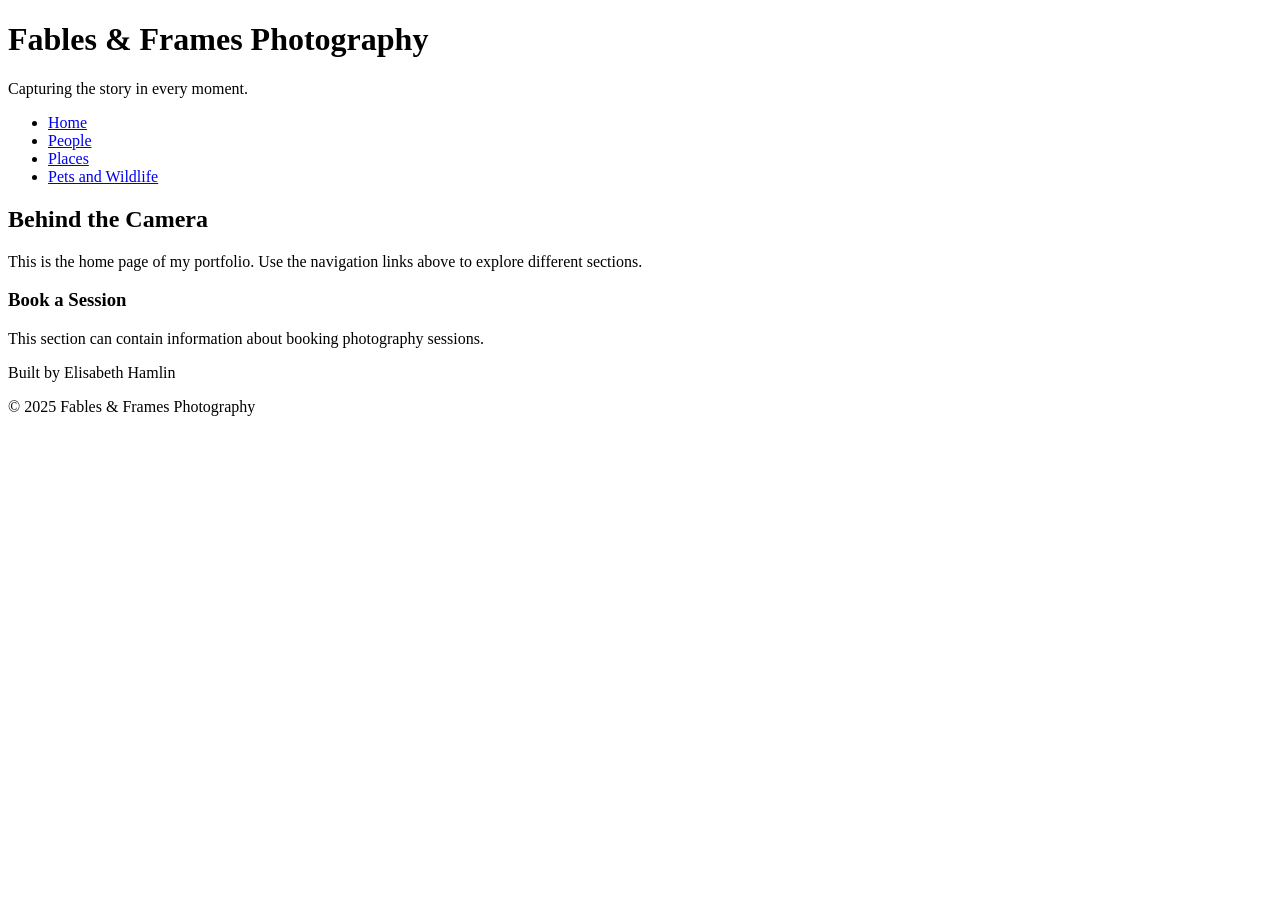
==== index.html @ 805f5c2f "Initial framework Html basics. All content necessary for the code-along." ====
<!DOCTYPE html>
<html lang="en">
<head>
    <meta charset="UTF-8">
    <meta name="viewport" content="width=device-width, initial-scale=1.0">
    <title>Fables & Frames Photography</title>
</head>
<body>

    <header>
        <h1>Fables & Frames Photography</h1>
        <p>Capturing the story in every moment.</p>
    </header>

    <nav>
        <ul>
            <li><a href="index.html">Home</a></li>
            <li><a href="people.html">People</a></li>
            <li><a href="places.html">Places</a></li>
            <li><a href="pets.html">Pets and Wildlife</a></li>
        </ul>
    </nav>
    
    <main>
        <h2>Behind the Camera  </h2>
        <p>This is the home page of my portfolio. Use the navigation links above to explore different sections.</p>
    </main>
    
    <aside>
        <h3>Book a Session</h3>
        <p>This section can contain information about booking photography sessions.</p>
    </aside>    
    
    <footer>
        <p>Built by Elisabeth Hamlin</p>    
        <p>&copy; 2025 Fables & Frames Photography</p>
    </footer>   
</body>
</html>
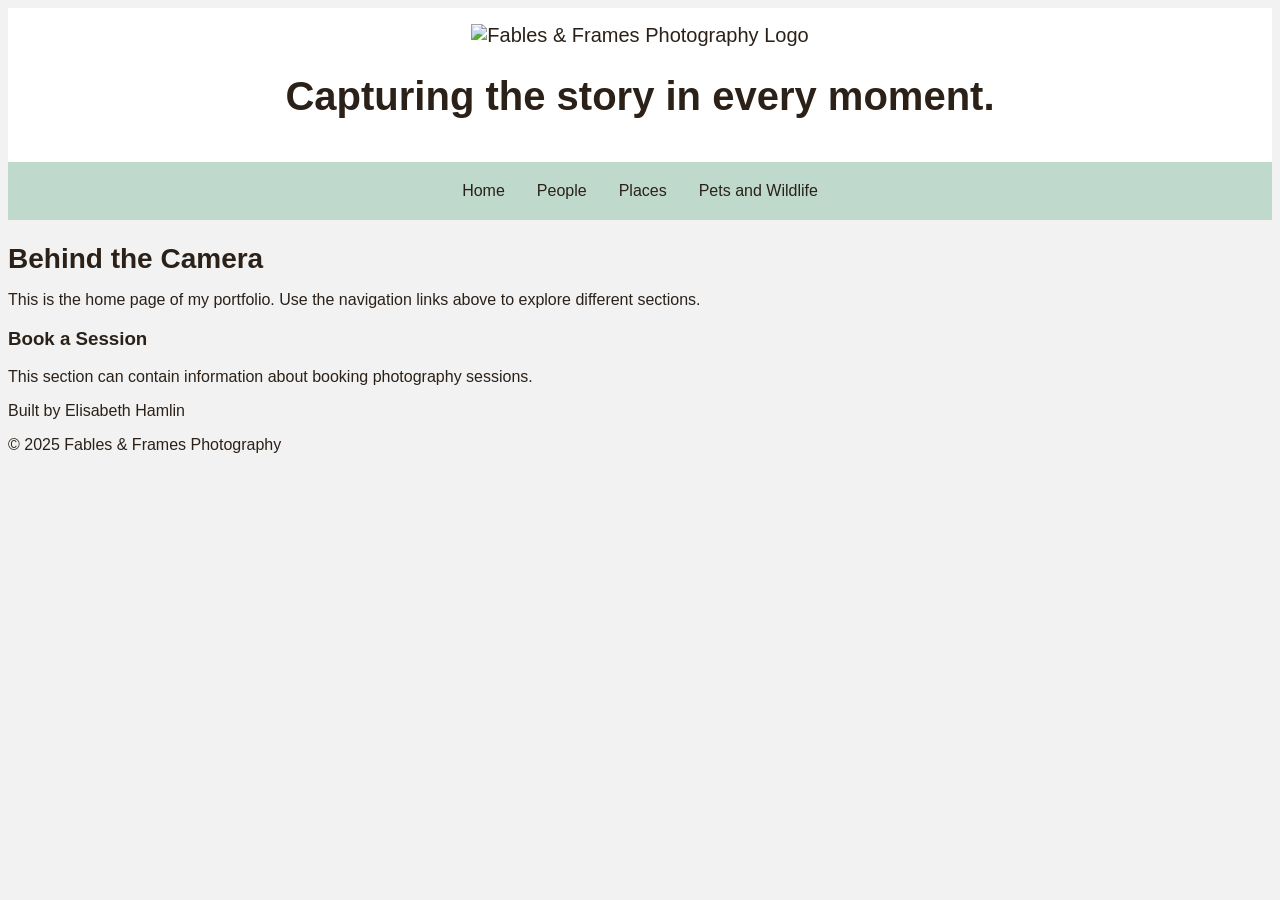
==== commit f6c05778: "first iteration" ====
--- a/index.html
+++ b/index.html
@@ -3,13 +3,15 @@
 <head>
     <meta charset="UTF-8">
     <meta name="viewport" content="width=device-width, initial-scale=1.0">
+    <link rel="stylesheet" href="styles.css">
+    <link rel="stylesheet" href="https://use.typekit.net/tjo3ote.css">
     <title>Fables & Frames Photography</title>
 </head>
 <body>
 
     <header>
-        <h1>Fables & Frames Photography</h1>
-        <p>Capturing the story in every moment.</p>
+        <img src="images/logo.jpeg" alt="Fables & Frames Photography Logo" class="logo">
+        <h1>Capturing the story in every moment.</h1>
     </header>
 
     <nav>
--- a/styles.css
+++ b/styles.css
@@ -0,0 +1,104 @@
+/* CSS by Elisabeth Hamlin */
+
+/* Color Palette
+Spanish Moss= #84BFA4
+Sea Mist= #BFD9CD
+Marsh Grass= #BFA36F
+Sea Salt= #F2F2F2
+Oyster Shell= #EADCC1
+Pluff Mud= #2B2118
+*/
+
+/* GLOBAL (base) MOBILE FIRST */
+body {
+    background-color: #F2F2F2; /* Sea Salt */
+    color: #2B2118; /* Pluff Mud */
+    font-family: 'Arial', sans-serif;  
+}
+    
+/* HEADER */
+
+.logo {
+    width:300px;
+    max-width: 100%;
+    margin: auto;
+}
+
+header {
+    background-color: #FFFFFF; 
+    padding: 1rem;
+    text-align: center;
+    font-family: "filmotype-lacrosse", sans-serif;
+    font-style:normal;
+    font-size: 1.25rem;
+}
+
+/* NAVIGATION */
+
+nav {
+    background-color: #BFD9CD; /* Sea Mist */
+    padding: 0.5rem;
+}
+
+nav ul {
+    list-style: none;
+    flex-direction: column;
+    display: flex;
+    justify-content: flex-start;
+    margin: 0;
+    padding: 0;
+}
+
+nav a {
+    display: block;
+    padding: 0.75rem 1rem;
+    color: #2B2118; /* Pluff Mud */
+    text-decoration: none;
+    border-radius: 4px;
+}
+
+nav a:hover {
+    background-color: #84BFA4; /* Spanish Moss */
+}
+
+
+main h2 {
+    font-size: 1.75rem;
+    margin-bottom: 0.5rem;
+    color: #2B2118; /* Pluff Mud */  
+}
+
+#places ul, #people ul, #pets ul {
+    list-style: none;
+    margin: 0 0 1.5rem;
+    padding: 0;
+    display: flex;
+    flex-direction: column;
+    justify-content: flex-start;
+    gap: 0.5rem;
+}
+
+#places section, #people section, #pets section {
+    background-color: #EADCC1; /* Oyster Shell */
+    padding: 1.5rem;
+    border-radius: 8px;
+}
+
+/* MEDIA QUERIES (desktop) */
+@media (min-width: 680px) {
+    #places ul, #people ul, #pets ul {
+        gap: 1rem;
+        display: flex;
+        flex-direction: row;
+        justify-content: space-between;
+    }
+
+    nav ul {
+    list-style: none;
+    flex-direction: row;
+    display: flex;
+    justify-content: center;
+    margin: 0;
+    padding: 0;
+}
+}
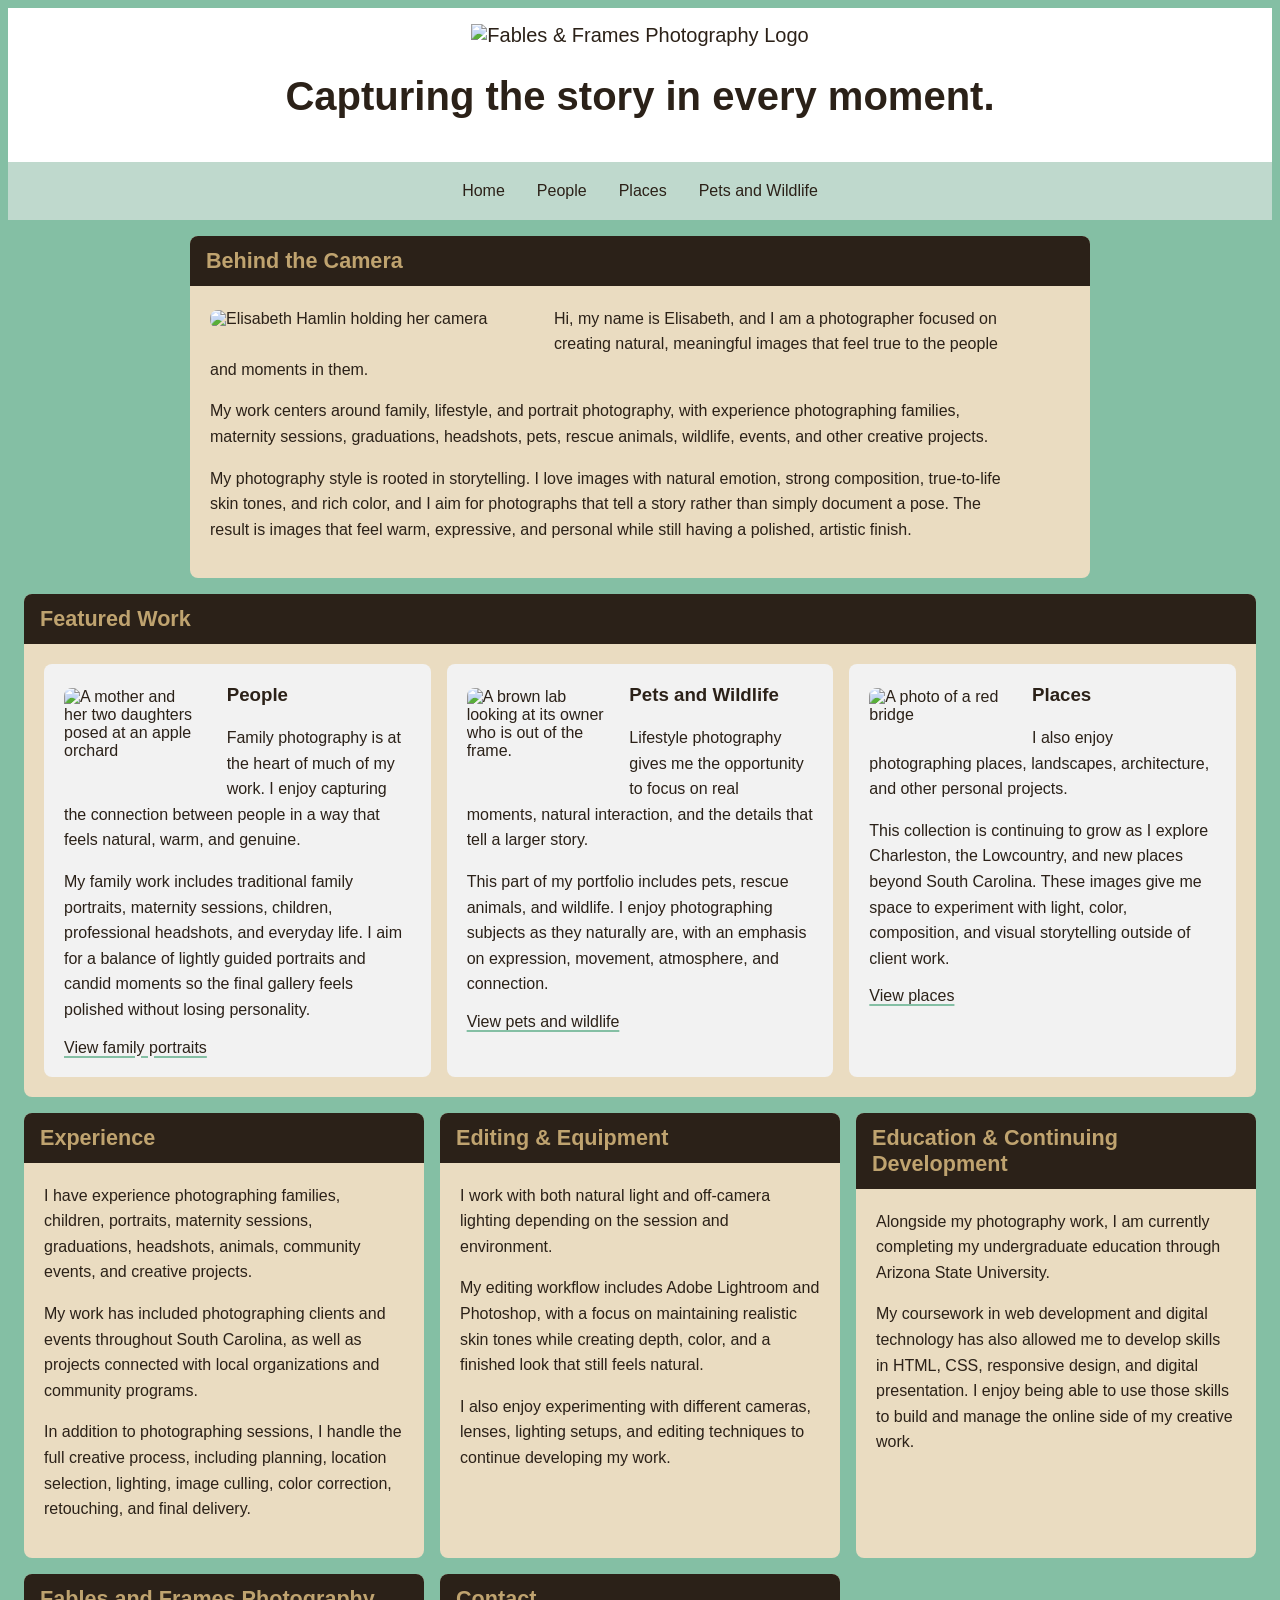
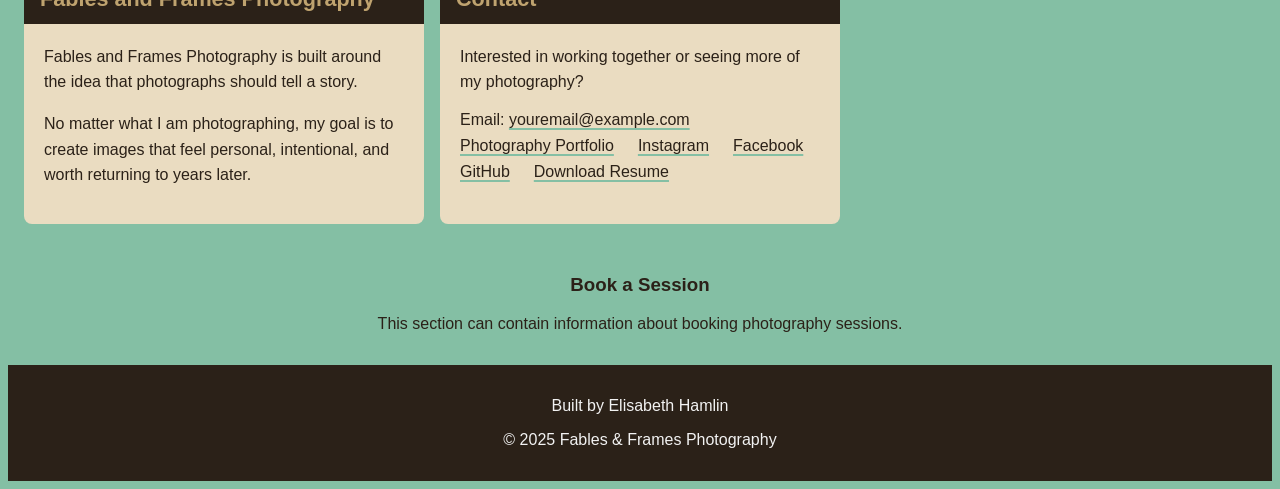
==== commit c9245453: "updated content and photos" ====
--- a/index.html
+++ b/index.html
@@ -23,10 +23,99 @@
         </ul>
     </nav>
     
-    <main>
-        <h2>Behind the Camera  </h2>
-        <p>This is the home page of my portfolio. Use the navigation links above to explore different sections.</p>
-    </main>
+    <main class="card-grid">
+
+    <section id="about" class="card card-wide">
+        <h2>Behind the Camera</h2>
+        <div class="card-body">
+            <img src="images/elisabeth.jpg" alt="Elisabeth Hamlin holding her camera" class="wrap-photo">
+            <p>Hi, my name is Elisabeth, and I am a photographer focused on creating natural, meaningful images that feel true to the people and moments in them.</p>
+<p>My work centers around family, lifestyle, and portrait photography, with experience photographing families, maternity sessions, graduations, headshots, pets, rescue animals, wildlife, events, and other creative projects.</p>
+<p>My photography style is rooted in storytelling. I love images with natural emotion, strong composition, true-to-life skin tones, and rich color, and I aim for photographs that tell a story rather than simply document a pose. The result is images that feel warm, expressive, and personal while still having a polished, artistic finish.</p>
+        </div>
+    </section>
+
+    <section id="featured" class="card card-wide">
+        <h2>Featured Work</h2>
+        <div class="card-body">
+            <div class="featured-grid">
+                <article>
+                    <img src="images/family4.jpg" alt="A mother and her two daughters posed at an apple orchard" class="wrap-photo">
+                    <h3>People</h3>
+                    <p>Family photography is at the heart of much of my work. I enjoy capturing the connection between people in a way that feels natural, warm, and genuine.</p>
+                    <p>My family work includes traditional family portraits, maternity sessions, children, professional headshots, and everyday life. I aim for a balance of lightly guided portraits and candid moments so the final gallery feels polished without losing personality.</p>
+                    <a href="people.html#family">View family portraits</a>
+                </article>
+                <article>
+                    <img src="images/pets3.jpg" alt="A brown lab looking at its owner who is out of the frame." class="wrap-photo">
+                    <h3>Pets and Wildlife</h3>
+                    <p>Lifestyle photography gives me the opportunity to focus on real moments, natural interaction, and the details that tell a larger story.</p>
+                    <p>This part of my portfolio includes pets, rescue animals, and wildlife. I enjoy photographing subjects as they naturally are, with an emphasis on expression, movement, atmosphere, and connection.</p>
+                    <a href="pets.html">View pets and wildlife</a>
+                </article>
+        
+                <article>
+                    <img src="images/place7.jpg" alt="A photo of a red bridge" class="wrap-photo">
+                    <h3>Places</h3>
+                    <p>I also enjoy photographing places, landscapes, architecture, and other personal projects.</p>
+                    <p>This collection is continuing to grow as I explore Charleston, the Lowcountry, and new places beyond South Carolina. These images give me space to experiment with light, color, composition, and visual storytelling outside of client work.</p>
+                    <a href="places.html">View places</a>
+                </article>
+            </div>
+        </div>
+    </section>
+
+    <section id="experience" class="card">
+        <h2>Experience</h2>
+        <div class="card-body">
+            <p>I have experience photographing families, children, portraits, maternity sessions, graduations, headshots, animals, community events, and creative projects.</p>
+            <p>My work has included photographing clients and events throughout South Carolina, as well as projects connected with local organizations and community programs.</p>
+            <p>In addition to photographing sessions, I handle the full creative process, including planning, location selection, lighting, image culling, color correction, retouching, and final delivery.</p>
+        </div>
+    </section>
+
+    <section id="equipment" class="card">
+        <h2>Editing &amp; Equipment</h2>
+        <div class="card-body">
+            <p>I work with both natural light and off-camera lighting depending on the session and environment.</p>
+            <p>My editing workflow includes Adobe Lightroom and Photoshop, with a focus on maintaining realistic skin tones while creating depth, color, and a finished look that still feels natural.</p>
+            <p>I also enjoy experimenting with different cameras, lenses, lighting setups, and editing techniques to continue developing my work.</p>
+        </div>
+    </section>
+
+    <section id="education" class="card">
+        <h2>Education &amp; Continuing Development</h2>
+        <div class="card-body">
+            <p>Alongside my photography work, I am currently completing my undergraduate education through Arizona State University.</p>
+            <p>My coursework in web development and digital technology has also allowed me to develop skills in HTML, CSS, responsive design, and digital presentation. I enjoy being able to use those skills to build and manage the online side of my creative work.</p>
+        </div>
+    </section>
+
+    <section id="brand" class="card">
+        <h2>Fables and Frames Photography</h2>
+        <div class="card-body">
+            <p>Fables and Frames Photography is built around the idea that photographs should tell a story.</p>
+            <p>No matter what I am photographing, my goal is to create images that feel personal, intentional, and worth returning to years later.</p>
+        </div>
+    </section>
+
+    <section id="contact" class="card">
+        <h2>Contact</h2>
+        <div class="card-body">
+            <p>Interested in working together or seeing more of my photography?</p>
+            <!-- Replace each "#" and placeholder with your real info -->
+            <ul class="contact-list">
+                <li>Email: <a href="mailto:youremail@example.com">youremail@example.com</a></li>
+                <li><a href="#">Photography Portfolio</a></li>
+                <li><a href="#">Instagram</a></li>
+                <li><a href="#">Facebook</a></li>
+                <li><a href="#">GitHub</a></li>
+                <li><a href="#">Download Resume</a></li>
+            </ul>
+        </div>
+    </section>
+
+</main>
     
     <aside>
         <h3>Book a Session</h3>
--- a/styles.css
+++ b/styles.css
@@ -11,7 +11,7 @@
 
 /* GLOBAL (base) MOBILE FIRST */
 body {
-    background-color: #F2F2F2; /* Sea Salt */
+    background-color: #84BFA4; /* Spanish Moss */
     color: #2B2118; /* Pluff Mud */
     font-family: 'Arial', sans-serif;  
 }
@@ -61,44 +61,257 @@
     background-color: #84BFA4; /* Spanish Moss */
 }
 
+/* MAIN CONTENT */
 
 main h2 {
     font-size: 1.75rem;
     margin-bottom: 0.5rem;
-    color: #2B2118; /* Pluff Mud */  
-}
-
+    padding: 0.75rem 1rem;
+    display:block;
+    justify-content: flex-start;
+    color: #BFA36F; /* Marsh Grass */ 
+    background-color: #2B2118; /* Pluff Mud */ 
+}
+   
 #places ul, #people ul, #pets ul {
     list-style: none;
     margin: 0 0 1.5rem;
-    padding: 0;
-    display: flex;
+    display: block;
+    padding: 0.75rem 1rem;
     flex-direction: column;
     justify-content: flex-start;
     gap: 0.5rem;
+    background-color: #BFD9CD; /* Sea Mist */
+    color: #2B2118; /* Pluff Mud */
+}
+
+#places ul a:hover, #people ul a:hover, #pets ul a:hover {
+    background-color: #84BFA4; /* Spanish Moss */
 }
 
 #places section, #people section, #pets section {
     background-color: #EADCC1; /* Oyster Shell */
     padding: 1.5rem;
     border-radius: 8px;
+    text-align: center;
+}
+
+#places section p, #people section p, #pets section p {
+    line-height: 1.5;
+    max-width: 600px;
+    margin: 0 auto 1rem;
+    text-align: center;
+}
+
+.photo-grid {
+    display: grid;
+    grid-template-columns: repeat(2, 1fr);
+    gap: 0.75rem;
+}
+
+.photo-grid img {
+    width: 100%;
+    height: 100%;
+    object-fit: cover;
+}
+
+/* Photo with text wrap */
+.wrap-photo {
+    display: block;
+    width: 100%;
+    max-width: 320px;
+    height: auto;
+    margin: 0 auto 1rem;
+    border-radius: 8px;
+}
+
+/* card grid */
+
+.card-grid {
+    display: grid;
+    grid-template-columns: repeat(auto-fit, minmax(300px, 1fr));
+    gap: 1rem;
+    padding: 1rem;
+}
+
+.card {
+    background-color: #EADCC1; /* Oyster Shell */
+    border-radius: 8px;
+    overflow: hidden;
+    display: flex;
+    flex-direction: column;
+}
+
+.card-wide {
+    grid-column: 1 / -1;
+}
+#about {
+    width: 100%;
+    max-width: 900px;
+    justify-self: center;
+}
+
+.card h2 {
+    margin: 0;
+    font-size: 1.35rem;
+    justify-content: flex-start;
+    text-align: left;
+}
+
+.card-body {
+    padding: 1.25rem;
+    display: flow-root;
+}
+
+.card-body p {
+    line-height: 1.6;
+    max-width: 90ch;
+    margin-top: 0;
+}
+
+.card a {
+    color: #2B2118; /* Pluff Mud */
+    text-decoration-color: #84BFA4; /* Spanish Moss */
+    text-decoration-thickness: 2px;
+    text-underline-offset: 3px;
+}
+
+.card a:hover,
+.card a:focus-visible {
+    background-color: #BFD9CD; /* Sea Mist */
+}
+
+.featured-grid {
+    display: grid;
+    grid-template-columns: repeat(auto-fit, minmax(260px, 1fr));
+    gap: 1rem;
+}
+
+.featured-grid article {
+    background-color: #F2F2F2; /* Sea Salt */
+    padding: 1.25rem;
+    border-radius: 8px;
+}
+
+.featured-grid h3 {
+    margin-top: 0;
+}
+
+img {
+    max-width: 100%;
+    height: auto;
+}
+
+.featured-photo {
+    display: block;
+    width: auto;
+    max-width: 100%;
+    max-height: 80vh;
+    height:auto;
+    margin: 0 auto 1rem;
+    border-radius:8px;
+}
+
+.photo-grid {
+    display: grid;
+   column-count: 2;
+   column-gap: 0.75rem;
+}
+
+.photo-grid img {
+    width: 100%;
+    height:auto;
+    margin-bottom: 0.75rem;
+    border-radius: 4px;
+    break-inside: avoid;
+}
+
+.interest-list,
+.contact-list {
+    list-style: none;
+    margin: 0;
+    padding: 0;
+    display: flex;
+    flex-wrap: wrap;
+    gap: 0.5rem;
+}
+
+.interest-list li {
+    background-color: #BFD9CD; /* Sea Mist */
+    padding: 0.4rem 0.8rem;
+    border-radius: 999px;
+}
+
+.contact-list {
+    flex-direction: column;
+}
+
+/* Aside & Footer */
+aside, footer {
+    padding: 1rem;
+    text-align: center;
+}
+
+footer {
+    background-color: #2B2118;
+    color: #F2F2F2;
 }
 
 /* MEDIA QUERIES (desktop) */
 @media (min-width: 680px) {
+
+    main h2 {
+        font-size: 1.75rem;
+        margin-bottom: 0.5rem;
+        padding: 0.75rem 1rem;
+        display:flex;
+        justify-content: center;
+        color: #BFA36F; /* Marsh Grass */ 
+        background-color:#2B2118; /* Pluff Mud */ 
+    }
+
     #places ul, #people ul, #pets ul {
         gap: 1rem;
         display: flex;
         flex-direction: row;
-        justify-content: space-between;
+        justify-content: center;
+        text-align: center;
     }
 
     nav ul {
-    list-style: none;
-    flex-direction: row;
-    display: flex;
-    justify-content: center;
-    margin: 0;
-    padding: 0;
-}
+        list-style: none;
+        flex-direction: row;
+        display: flex;
+        justify-content: center;
+        margin: 0;
+        padding: 0;
+    }
+
+    .wrap-photo {
+        float: left;
+        width: 40%;
+        max-width: 320px;
+        margin: 0.25rem 1.5rem 1rem 0;
+    }
+
+    .featured-photo {
+        display: block;
+        width: auto;
+        max-width: 100%;
+        max-height: 60vh;
+        height:auto;
+        margin: 0 auto 1rem;
+        border-radius:8px;
+    }
+
+    .photo-grid {
+        column-count: 3;
+        max-width: 900px;
+        margin: 0 auto;
+    }
+
+    .contact-list {
+        flex-direction: row;
+        gap: 0.5rem 1.5rem;
+    }
 }
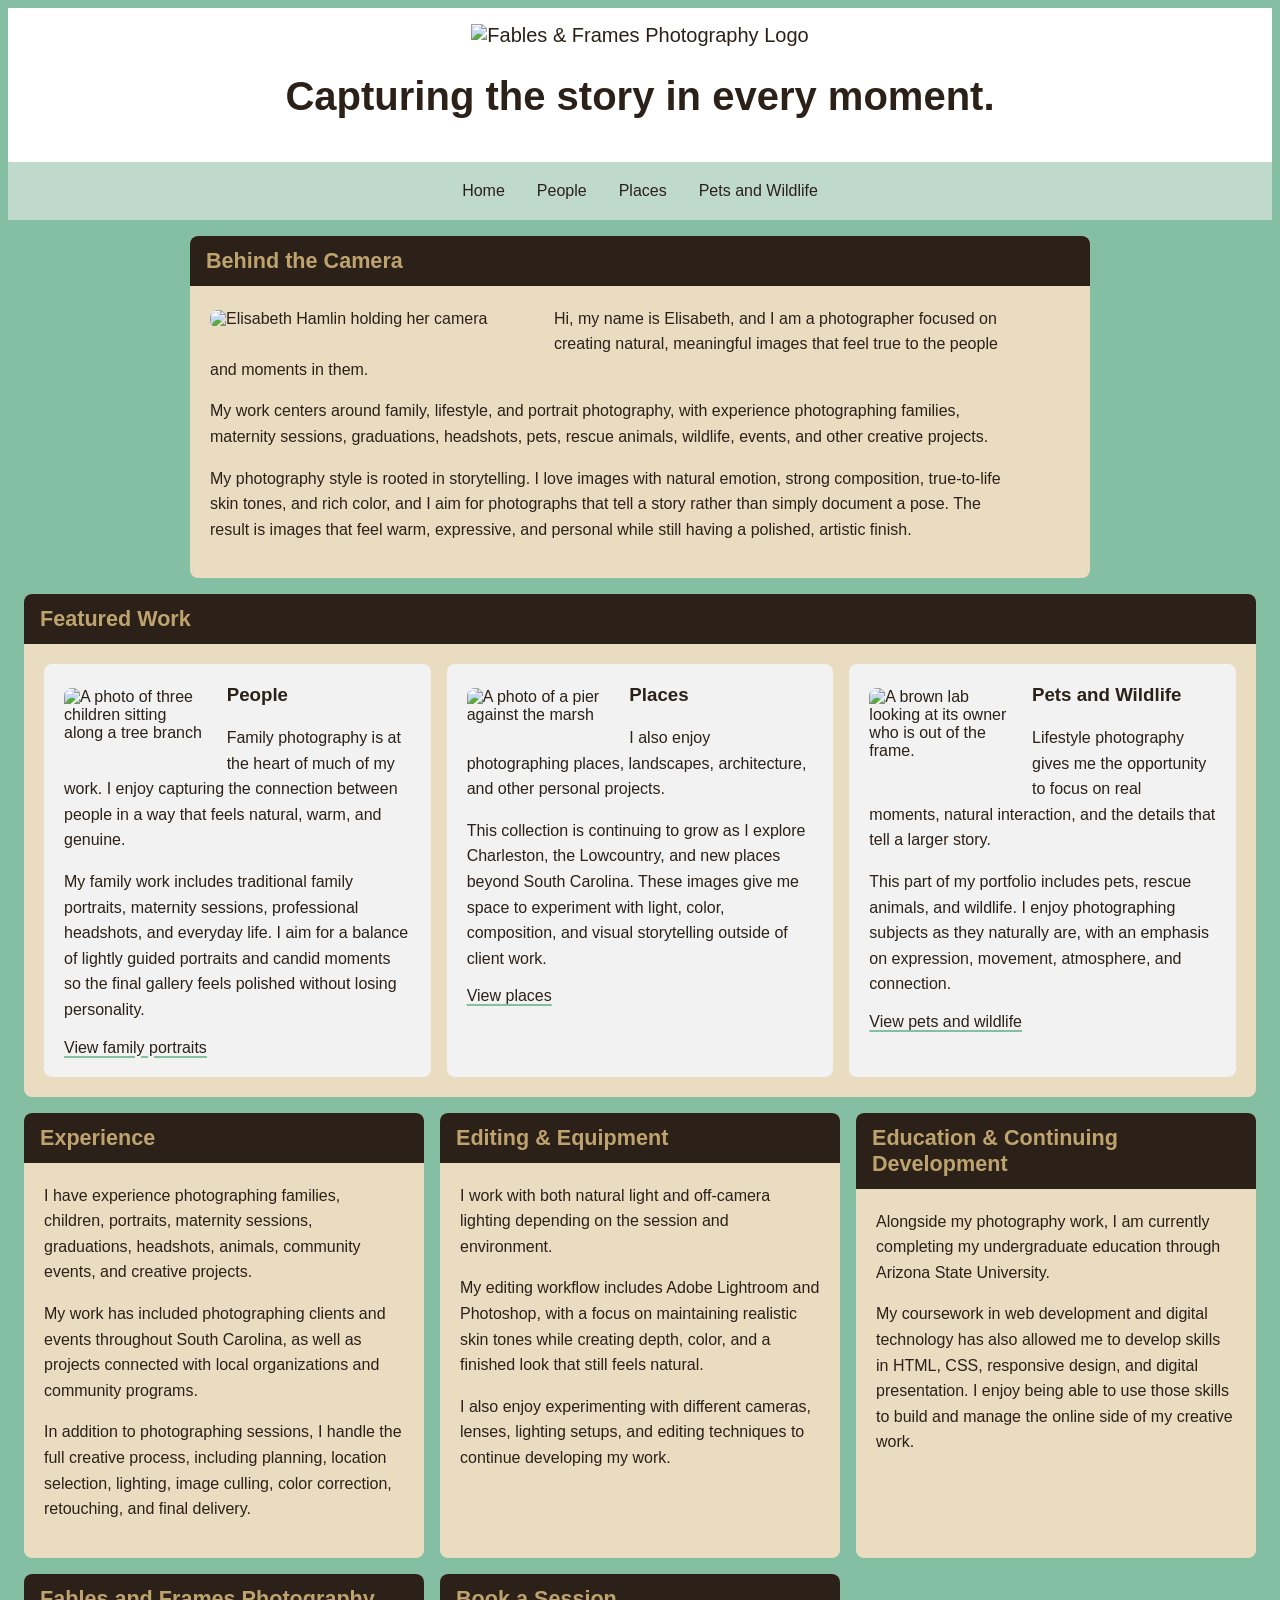
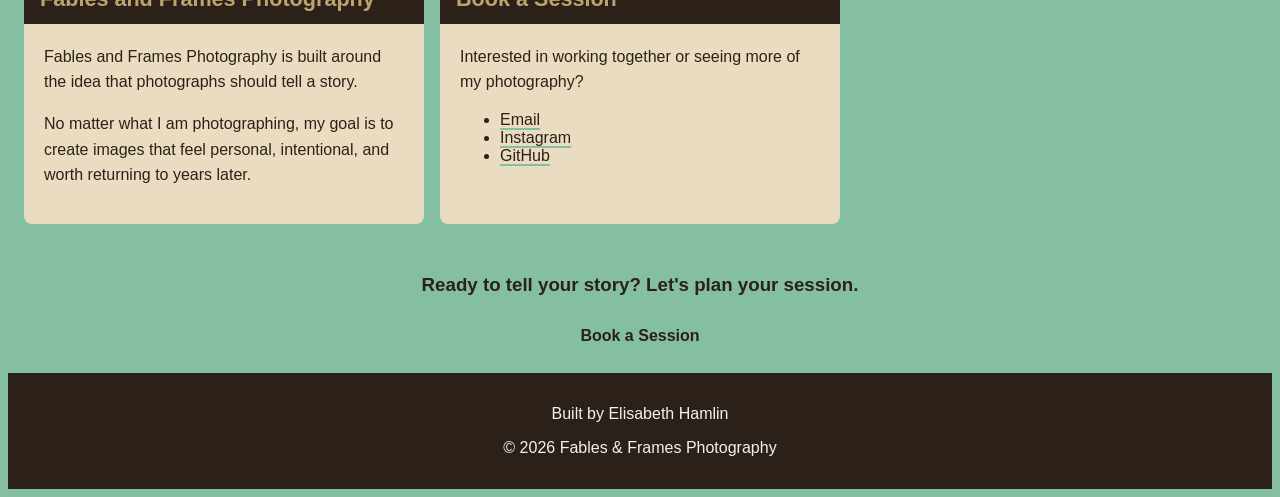
==== commit 38d98877: "second iteration added photos, fixed anchors, added alt text" ====
--- a/index.html
+++ b/index.html
@@ -40,11 +40,18 @@
         <div class="card-body">
             <div class="featured-grid">
                 <article>
-                    <img src="images/family4.jpg" alt="A mother and her two daughters posed at an apple orchard" class="wrap-photo">
+                    <img src="images/family1.jpg" alt="A photo of three children sitting along a tree branch" class="wrap-photo">
                     <h3>People</h3>
                     <p>Family photography is at the heart of much of my work. I enjoy capturing the connection between people in a way that feels natural, warm, and genuine.</p>
-                    <p>My family work includes traditional family portraits, maternity sessions, children, professional headshots, and everyday life. I aim for a balance of lightly guided portraits and candid moments so the final gallery feels polished without losing personality.</p>
+                    <p>My family work includes traditional family portraits, maternity sessions, professional headshots, and everyday life. I aim for a balance of lightly guided portraits and candid moments so the final gallery feels polished without losing personality.</p>
                     <a href="people.html#family">View family portraits</a>
+                </article> 
+                <article>
+                    <img src="images/charleston6.jpg" alt="A photo of a pier against the marsh" class="wrap-photo">
+                    <h3>Places</h3>
+                    <p>I also enjoy photographing places, landscapes, architecture, and other personal projects.</p>
+                    <p>This collection is continuing to grow as I explore Charleston, the Lowcountry, and new places beyond South Carolina. These images give me space to experiment with light, color, composition, and visual storytelling outside of client work.</p>
+                    <a href="places.html">View places</a>
                 </article>
                 <article>
                     <img src="images/pets3.jpg" alt="A brown lab looking at its owner who is out of the frame." class="wrap-photo">
@@ -52,14 +59,6 @@
                     <p>Lifestyle photography gives me the opportunity to focus on real moments, natural interaction, and the details that tell a larger story.</p>
                     <p>This part of my portfolio includes pets, rescue animals, and wildlife. I enjoy photographing subjects as they naturally are, with an emphasis on expression, movement, atmosphere, and connection.</p>
                     <a href="pets.html">View pets and wildlife</a>
-                </article>
-        
-                <article>
-                    <img src="images/place7.jpg" alt="A photo of a red bridge" class="wrap-photo">
-                    <h3>Places</h3>
-                    <p>I also enjoy photographing places, landscapes, architecture, and other personal projects.</p>
-                    <p>This collection is continuing to grow as I explore Charleston, the Lowcountry, and new places beyond South Carolina. These images give me space to experiment with light, color, composition, and visual storytelling outside of client work.</p>
-                    <a href="places.html">View places</a>
                 </article>
             </div>
         </div>
@@ -98,33 +97,27 @@
             <p>No matter what I am photographing, my goal is to create images that feel personal, intentional, and worth returning to years later.</p>
         </div>
     </section>
-
     <section id="contact" class="card">
-        <h2>Contact</h2>
+        <h2>Book a Session</h2>
         <div class="card-body">
             <p>Interested in working together or seeing more of my photography?</p>
-            <!-- Replace each "#" and placeholder with your real info -->
-            <ul class="contact-list">
-                <li>Email: <a href="mailto:youremail@example.com">youremail@example.com</a></li>
-                <li><a href="#">Photography Portfolio</a></li>
-                <li><a href="#">Instagram</a></li>
-                <li><a href="#">Facebook</a></li>
-                <li><a href="#">GitHub</a></li>
-                <li><a href="#">Download Resume</a></li>
+            <ul class=""contact-list">
+                <li><a href="mailto:elisabethhamlin@outlook.com">Email</a></li>
+                <li><a href="https://www.instagram.com/fablesandframes.photography/">Instagram</a></li>
+                <li><a href="https://github.com/ehamlin2">GitHub</a></li>
             </ul>
         </div>
     </section>
-
 </main>
     
     <aside>
-        <h3>Book a Session</h3>
-        <p>This section can contain information about booking photography sessions.</p>
+        <h3>Ready to tell your story? Let's plan your session.</h3>
+    <a href="index.html#contact" class="button">Book a Session</a>
     </aside>    
     
     <footer>
         <p>Built by Elisabeth Hamlin</p>    
-        <p>&copy; 2025 Fables & Frames Photography</p>
+        <p>&copy; 2026 Fables & Frames Photography</p>
     </footer>   
 </body>
 </html>
--- a/styles.css
+++ b/styles.css
@@ -103,11 +103,7 @@
     text-align: center;
 }
 
-.photo-grid {
-    display: grid;
-    grid-template-columns: repeat(2, 1fr);
-    gap: 0.75rem;
-}
+
 
 .photo-grid img {
     width: 100%;
@@ -132,6 +128,8 @@
     grid-template-columns: repeat(auto-fit, minmax(300px, 1fr));
     gap: 1rem;
     padding: 1rem;
+    max-width: 900;
+    margin: 0 auto;
 }
 
 .card {
@@ -214,8 +212,8 @@
 
 .photo-grid {
     display: grid;
-   column-count: 2;
-   column-gap: 0.75rem;
+    grid-template-columns: repeat(2, 1fr);
+    gap: 0.75rem;
 }
 
 .photo-grid img {
@@ -252,10 +250,27 @@
     text-align: center;
 }
 
+.button {
+    display: inline-block;
+    padding: 0.75rem 1.5rem;
+    background-color: #84BFA4;   /* Spanish Moss */
+    color: #2B2118;  /* Pluff Mud */
+    font-weight: bold;
+    text-decoration: none;
+    border-radius: 999px;
+}
+
+.button:hover,
+.button:focus-visible {
+    background-color: #BFA36F; /* Marsh Grass */
+}
+
 footer {
     background-color: #2B2118;
     color: #F2F2F2;
 }
+
+
 
 /* MEDIA QUERIES (desktop) */
 @media (min-width: 680px) {
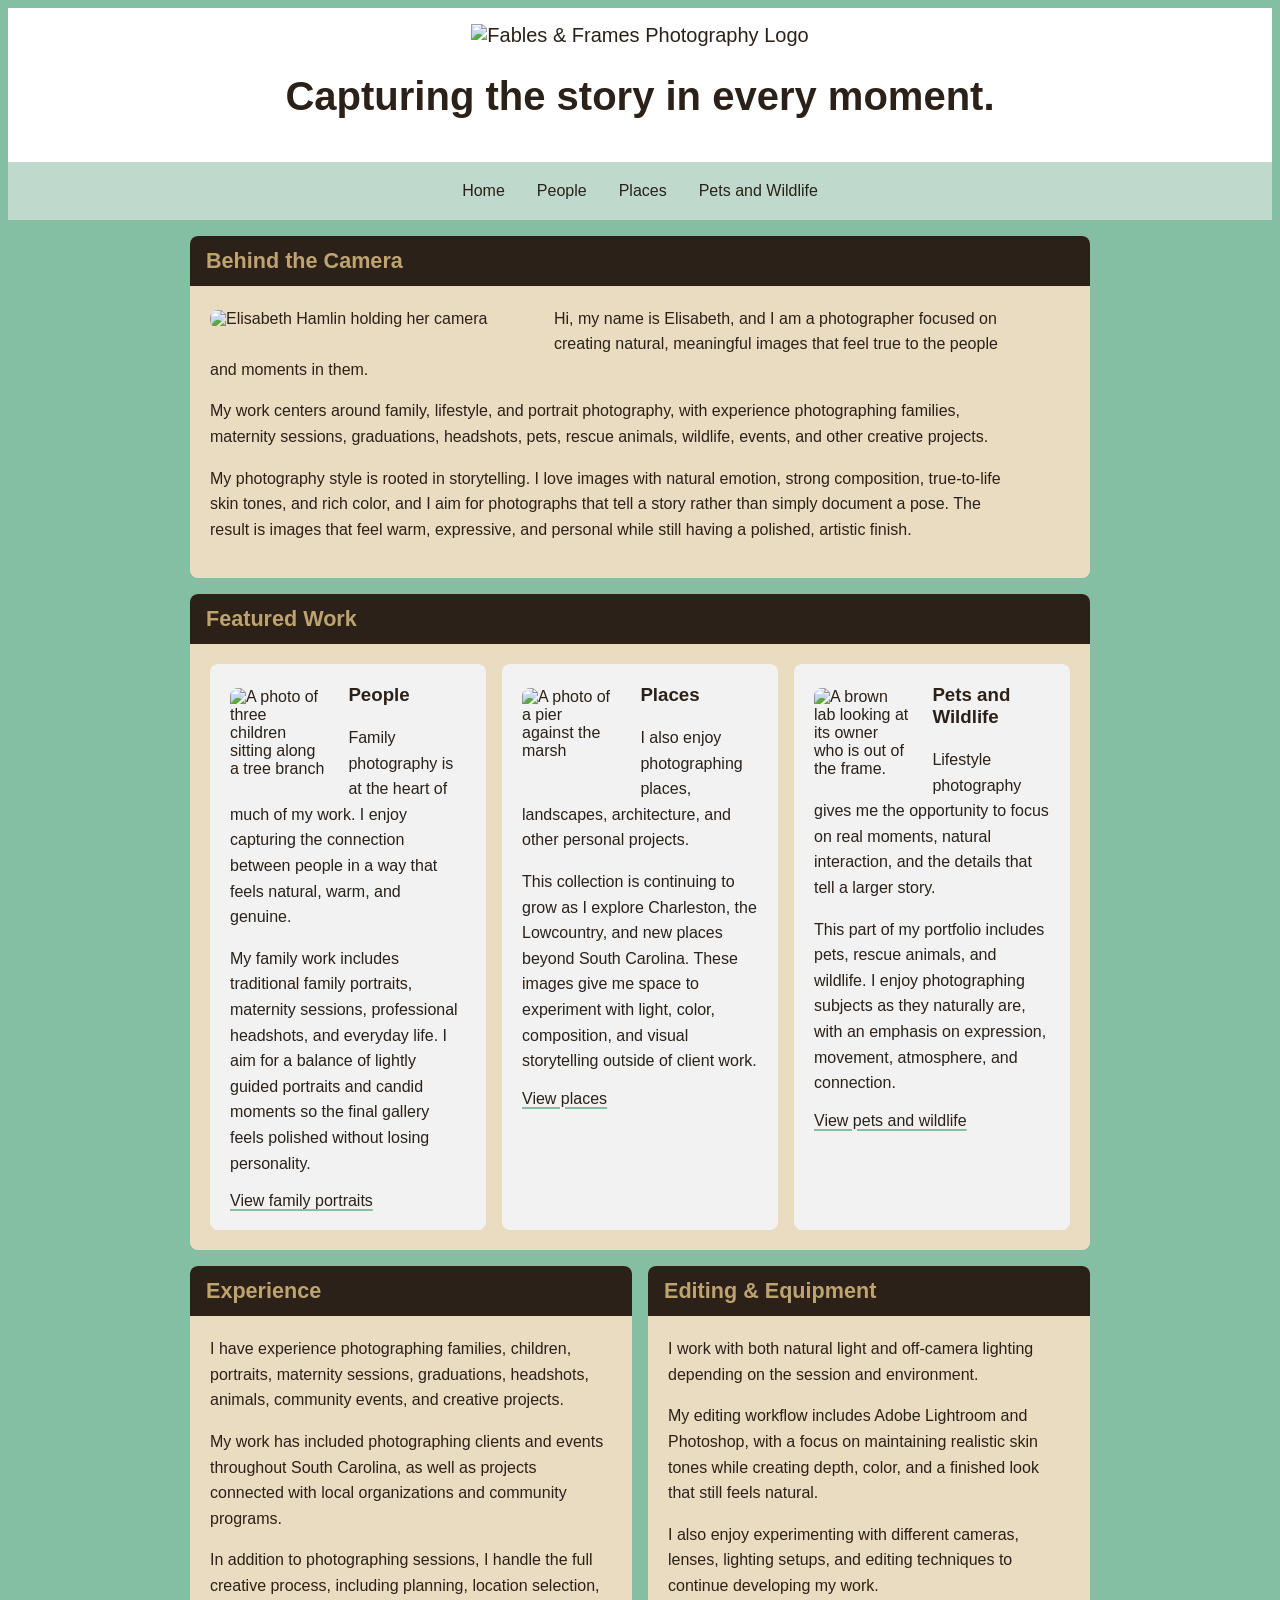
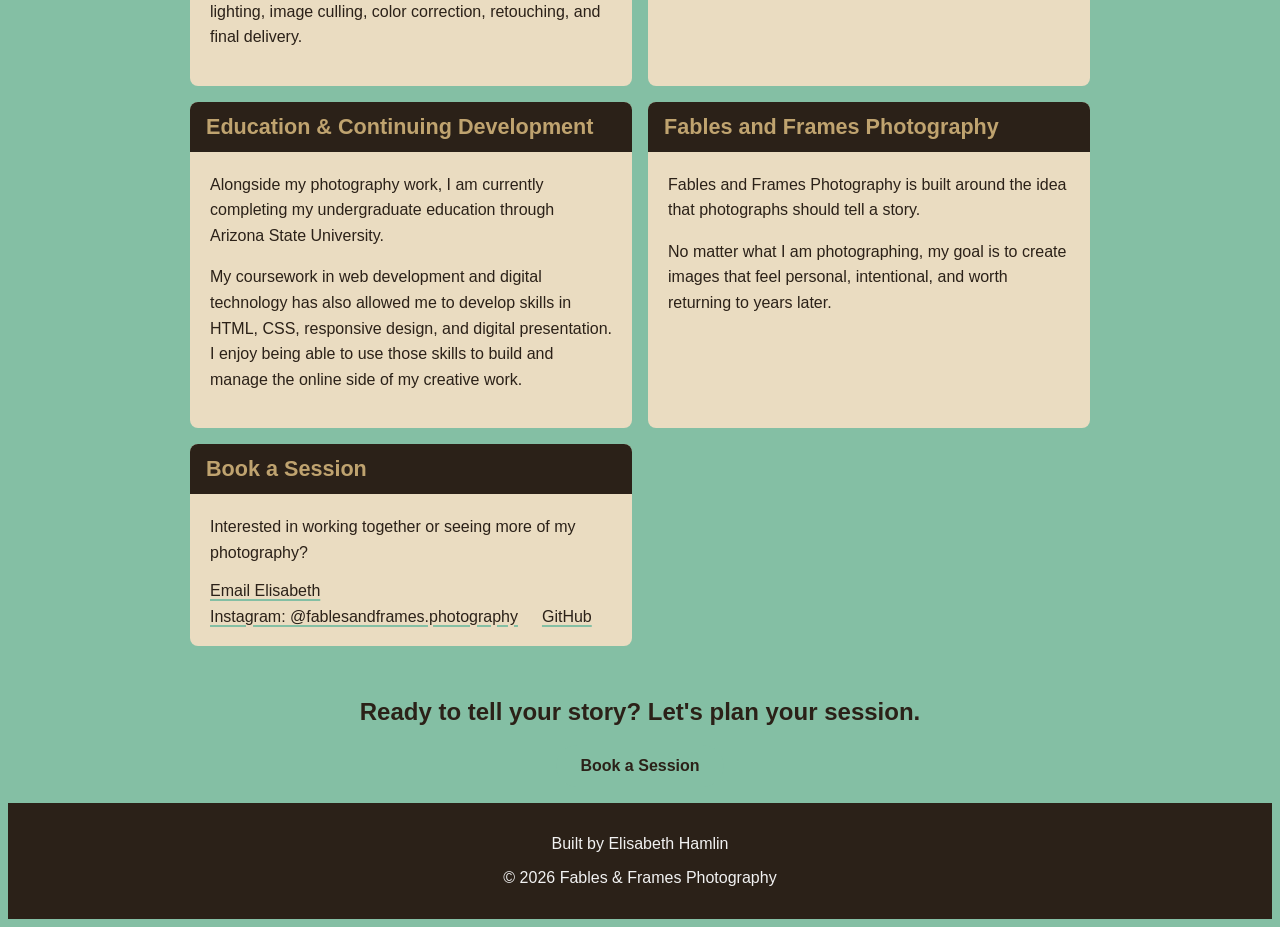
==== commit 6b5f04c6: "Final iteration Spelling, validation, and README" ====
--- a/index.html
+++ b/index.html
@@ -1,16 +1,18 @@
 <!DOCTYPE html>
 <html lang="en">
+
 <head>
     <meta charset="UTF-8">
     <meta name="viewport" content="width=device-width, initial-scale=1.0">
     <link rel="stylesheet" href="styles.css">
     <link rel="stylesheet" href="https://use.typekit.net/tjo3ote.css">
-    <title>Fables & Frames Photography</title>
+    <title>Fables &amp; Frames Photography</title>
 </head>
+
 <body>
 
     <header>
-        <img src="images/logo.jpeg" alt="Fables & Frames Photography Logo" class="logo">
+        <img src="images/logo.jpeg" alt="Fables &amp; Frames Photography Logo" class="logo">
         <h1>Capturing the story in every moment.</h1>
     </header>
 
@@ -22,102 +24,129 @@
             <li><a href="pets.html">Pets and Wildlife</a></li>
         </ul>
     </nav>
-    
+
     <main class="card-grid">
 
-    <section id="about" class="card card-wide">
-        <h2>Behind the Camera</h2>
-        <div class="card-body">
-            <img src="images/elisabeth.jpg" alt="Elisabeth Hamlin holding her camera" class="wrap-photo">
-            <p>Hi, my name is Elisabeth, and I am a photographer focused on creating natural, meaningful images that feel true to the people and moments in them.</p>
-<p>My work centers around family, lifestyle, and portrait photography, with experience photographing families, maternity sessions, graduations, headshots, pets, rescue animals, wildlife, events, and other creative projects.</p>
-<p>My photography style is rooted in storytelling. I love images with natural emotion, strong composition, true-to-life skin tones, and rich color, and I aim for photographs that tell a story rather than simply document a pose. The result is images that feel warm, expressive, and personal while still having a polished, artistic finish.</p>
-        </div>
-    </section>
+        <section id="about" class="card card-wide">
+            <h2>Behind the Camera</h2>
+            <div class="card-body">
+                <img src="images/elisabeth.jpg" alt="Elisabeth Hamlin holding her camera" class="wrap-photo">
+                <p>Hi, my name is Elisabeth, and I am a photographer focused on creating natural, meaningful images that
+                    feel true to the people and moments in them.</p>
+                <p>My work centers around family, lifestyle, and portrait photography, with experience photographing
+                    families, maternity sessions, graduations, headshots, pets, rescue animals, wildlife, events, and
+                    other creative projects.</p>
+                <p>My photography style is rooted in storytelling. I love images with natural emotion, strong
+                    composition, true-to-life skin tones, and rich color, and I aim for photographs that tell a story
+                    rather than simply document a pose. The result is images that feel warm, expressive, and personal
+                    while still having a polished, artistic finish.</p>
+            </div>
+        </section>
 
-    <section id="featured" class="card card-wide">
-        <h2>Featured Work</h2>
-        <div class="card-body">
-            <div class="featured-grid">
-                <article>
-                    <img src="images/family1.jpg" alt="A photo of three children sitting along a tree branch" class="wrap-photo">
-                    <h3>People</h3>
-                    <p>Family photography is at the heart of much of my work. I enjoy capturing the connection between people in a way that feels natural, warm, and genuine.</p>
-                    <p>My family work includes traditional family portraits, maternity sessions, professional headshots, and everyday life. I aim for a balance of lightly guided portraits and candid moments so the final gallery feels polished without losing personality.</p>
-                    <a href="people.html#family">View family portraits</a>
-                </article> 
-                <article>
-                    <img src="images/charleston6.jpg" alt="A photo of a pier against the marsh" class="wrap-photo">
-                    <h3>Places</h3>
-                    <p>I also enjoy photographing places, landscapes, architecture, and other personal projects.</p>
-                    <p>This collection is continuing to grow as I explore Charleston, the Lowcountry, and new places beyond South Carolina. These images give me space to experiment with light, color, composition, and visual storytelling outside of client work.</p>
-                    <a href="places.html">View places</a>
-                </article>
-                <article>
-                    <img src="images/pets3.jpg" alt="A brown lab looking at its owner who is out of the frame." class="wrap-photo">
-                    <h3>Pets and Wildlife</h3>
-                    <p>Lifestyle photography gives me the opportunity to focus on real moments, natural interaction, and the details that tell a larger story.</p>
-                    <p>This part of my portfolio includes pets, rescue animals, and wildlife. I enjoy photographing subjects as they naturally are, with an emphasis on expression, movement, atmosphere, and connection.</p>
-                    <a href="pets.html">View pets and wildlife</a>
-                </article>
+        <section id="featured" class="card card-wide">
+            <h2>Featured Work</h2>
+            <div class="card-body">
+                <div class="featured-grid">
+                    <article>
+                        <img src="images/family1.jpg" alt="A photo of three children sitting along a tree branch"
+                            class="wrap-photo">
+                        <h3>People</h3>
+                        <p>Family photography is at the heart of much of my work. I enjoy capturing the connection
+                            between people in a way that feels natural, warm, and genuine.</p>
+                        <p>My family work includes traditional family portraits, maternity sessions, professional
+                            headshots, and everyday life. I aim for a balance of lightly guided portraits and candid
+                            moments so the final gallery feels polished without losing personality.</p>
+                        <a href="people.html#family">View family portraits</a>
+                    </article>
+                    <article>
+                        <img src="images/charleston6.jpg" alt="A photo of a pier against the marsh" class="wrap-photo">
+                        <h3>Places</h3>
+                        <p>I also enjoy photographing places, landscapes, architecture, and other personal projects.</p>
+                        <p>This collection is continuing to grow as I explore Charleston, the Lowcountry, and new places
+                            beyond South Carolina. These images give me space to experiment with light, color,
+                            composition, and visual storytelling outside of client work.</p>
+                        <a href="places.html">View places</a>
+                    </article>
+                    <article>
+                        <img src="images/pets3.jpg" alt="A brown lab looking at its owner who is out of the frame."
+                            class="wrap-photo">
+                        <h3>Pets and Wildlife</h3>
+                        <p>Lifestyle photography gives me the opportunity to focus on real moments, natural interaction,
+                            and the details that tell a larger story.</p>
+                        <p>This part of my portfolio includes pets, rescue animals, and wildlife. I enjoy photographing
+                            subjects as they naturally are, with an emphasis on expression, movement, atmosphere, and
+                            connection.</p>
+                        <a href="pets.html">View pets and wildlife</a>
+                    </article>
+                </div>
             </div>
-        </div>
-    </section>
+        </section>
 
-    <section id="experience" class="card">
-        <h2>Experience</h2>
-        <div class="card-body">
-            <p>I have experience photographing families, children, portraits, maternity sessions, graduations, headshots, animals, community events, and creative projects.</p>
-            <p>My work has included photographing clients and events throughout South Carolina, as well as projects connected with local organizations and community programs.</p>
-            <p>In addition to photographing sessions, I handle the full creative process, including planning, location selection, lighting, image culling, color correction, retouching, and final delivery.</p>
-        </div>
-    </section>
+        <section id="experience" class="card">
+            <h2>Experience</h2>
+            <div class="card-body">
+                <p>I have experience photographing families, children, portraits, maternity sessions, graduations,
+                    headshots, animals, community events, and creative projects.</p>
+                <p>My work has included photographing clients and events throughout South Carolina, as well as projects
+                    connected with local organizations and community programs.</p>
+                <p>In addition to photographing sessions, I handle the full creative process, including planning,
+                    location selection, lighting, image culling, color correction, retouching, and final delivery.</p>
+            </div>
+        </section>
 
-    <section id="equipment" class="card">
-        <h2>Editing &amp; Equipment</h2>
-        <div class="card-body">
-            <p>I work with both natural light and off-camera lighting depending on the session and environment.</p>
-            <p>My editing workflow includes Adobe Lightroom and Photoshop, with a focus on maintaining realistic skin tones while creating depth, color, and a finished look that still feels natural.</p>
-            <p>I also enjoy experimenting with different cameras, lenses, lighting setups, and editing techniques to continue developing my work.</p>
-        </div>
-    </section>
+        <section id="equipment" class="card">
+            <h2>Editing &amp; Equipment</h2>
+            <div class="card-body">
+                <p>I work with both natural light and off-camera lighting depending on the session and environment.</p>
+                <p>My editing workflow includes Adobe Lightroom and Photoshop, with a focus on maintaining realistic
+                    skin tones while creating depth, color, and a finished look that still feels natural.</p>
+                <p>I also enjoy experimenting with different cameras, lenses, lighting setups, and editing techniques to
+                    continue developing my work.</p>
+            </div>
+        </section>
 
-    <section id="education" class="card">
-        <h2>Education &amp; Continuing Development</h2>
-        <div class="card-body">
-            <p>Alongside my photography work, I am currently completing my undergraduate education through Arizona State University.</p>
-            <p>My coursework in web development and digital technology has also allowed me to develop skills in HTML, CSS, responsive design, and digital presentation. I enjoy being able to use those skills to build and manage the online side of my creative work.</p>
-        </div>
-    </section>
+        <section id="education" class="card">
+            <h2>Education &amp; Continuing Development</h2>
+            <div class="card-body">
+                <p>Alongside my photography work, I am currently completing my undergraduate education through Arizona
+                    State University.</p>
+                <p>My coursework in web development and digital technology has also allowed me to develop skills in
+                    HTML, CSS, responsive design, and digital presentation. I enjoy being able to use those skills to
+                    build and manage the online side of my creative work.</p>
+            </div>
+        </section>
 
-    <section id="brand" class="card">
-        <h2>Fables and Frames Photography</h2>
-        <div class="card-body">
-            <p>Fables and Frames Photography is built around the idea that photographs should tell a story.</p>
-            <p>No matter what I am photographing, my goal is to create images that feel personal, intentional, and worth returning to years later.</p>
-        </div>
-    </section>
-    <section id="contact" class="card">
-        <h2>Book a Session</h2>
-        <div class="card-body">
-            <p>Interested in working together or seeing more of my photography?</p>
-            <ul class=""contact-list">
-                <li><a href="mailto:elisabethhamlin@outlook.com">Email</a></li>
-                <li><a href="https://www.instagram.com/fablesandframes.photography/">Instagram</a></li>
-                <li><a href="https://github.com/ehamlin2">GitHub</a></li>
-            </ul>
-        </div>
-    </section>
-</main>
-    
+        <section id="brand" class="card">
+            <h2>Fables and Frames Photography</h2>
+            <div class="card-body">
+                <p>Fables and Frames Photography is built around the idea that photographs should tell a story.</p>
+                <p>No matter what I am photographing, my goal is to create images that feel personal, intentional, and
+                    worth returning to years later.</p>
+            </div>
+        </section>
+        <section id="contact" class="card">
+            <h2>Book a Session</h2>
+            <div class="card-body">
+                <p>Interested in working together or seeing more of my photography?</p>
+                <ul class="contact-list">
+                    <li><a href="mailto:elisabethhamlin@outlook.com">Email Elisabeth</a></li>
+                    <li><a href="https://www.instagram.com/fablesandframes.photography/">Instagram:
+                            @fablesandframes.photography</a></li>
+                    <li><a href="https://github.com/ehamlin2">GitHub</a></li>
+                </ul>
+            </div>
+        </section>
+    </main>
+
     <aside>
-        <h3>Ready to tell your story? Let's plan your session.</h3>
-    <a href="index.html#contact" class="button">Book a Session</a>
-    </aside>    
-    
+        <h2>Ready to tell your story? Let's plan your session.</h2>
+        <a href="index.html#contact" class="button">Book a Session</a>
+    </aside>
+
     <footer>
-        <p>Built by Elisabeth Hamlin</p>    
-        <p>&copy; 2026 Fables & Frames Photography</p>
-    </footer>   
+        <p>Built by Elisabeth Hamlin</p>
+        <p>&copy; 2026 Fables &amp; Frames Photography</p>
+    </footer>
 </body>
+
 </html>
--- a/styles.css
+++ b/styles.css
@@ -11,32 +11,35 @@
 
 /* GLOBAL (base) MOBILE FIRST */
 body {
-    background-color: #84BFA4; /* Spanish Moss */
-    color: #2B2118; /* Pluff Mud */
-    font-family: 'Arial', sans-serif;  
-}
-    
+    background-color: #84BFA4;
+    /* Spanish Moss */
+    color: #2B2118;
+    /* Pluff Mud */
+    font-family: 'Arial', sans-serif;
+}
+
 /* HEADER */
 
 .logo {
-    width:300px;
+    width: 300px;
     max-width: 100%;
     margin: auto;
 }
 
 header {
-    background-color: #FFFFFF; 
+    background-color: #FFFFFF;
     padding: 1rem;
     text-align: center;
     font-family: "filmotype-lacrosse", sans-serif;
-    font-style:normal;
+    font-style: normal;
     font-size: 1.25rem;
 }
 
 /* NAVIGATION */
 
 nav {
-    background-color: #BFD9CD; /* Sea Mist */
+    background-color: #BFD9CD;
+    /* Sea Mist */
     padding: 0.5rem;
 }
 
@@ -52,13 +55,15 @@
 nav a {
     display: block;
     padding: 0.75rem 1rem;
-    color: #2B2118; /* Pluff Mud */
+    color: #2B2118;
+    /* Pluff Mud */
     text-decoration: none;
     border-radius: 4px;
 }
 
 nav a:hover {
-    background-color: #84BFA4; /* Spanish Moss */
+    background-color: #84BFA4;
+    /* Spanish Moss */
 }
 
 /* MAIN CONTENT */
@@ -67,13 +72,17 @@
     font-size: 1.75rem;
     margin-bottom: 0.5rem;
     padding: 0.75rem 1rem;
-    display:block;
+    display: block;
     justify-content: flex-start;
-    color: #BFA36F; /* Marsh Grass */ 
-    background-color: #2B2118; /* Pluff Mud */ 
-}
-   
-#places ul, #people ul, #pets ul {
+    color: #BFA36F;
+    /* Marsh Grass */
+    background-color: #2B2118;
+    /* Pluff Mud */
+}
+
+#places ul,
+#people ul,
+#pets ul {
     list-style: none;
     margin: 0 0 1.5rem;
     display: block;
@@ -81,22 +90,32 @@
     flex-direction: column;
     justify-content: flex-start;
     gap: 0.5rem;
-    background-color: #BFD9CD; /* Sea Mist */
-    color: #2B2118; /* Pluff Mud */
-}
-
-#places ul a:hover, #people ul a:hover, #pets ul a:hover {
-    background-color: #84BFA4; /* Spanish Moss */
-}
-
-#places section, #people section, #pets section {
-    background-color: #EADCC1; /* Oyster Shell */
+    background-color: #BFD9CD;
+    /* Sea Mist */
+    color: #2B2118;
+    /* Pluff Mud */
+}
+
+#places ul a:hover,
+#people ul a:hover,
+#pets ul a:hover {
+    background-color: #84BFA4;
+    /* Spanish Moss */
+}
+
+#places section,
+#people section,
+#pets section {
+    background-color: #EADCC1;
+    /* Oyster Shell */
     padding: 1.5rem;
     border-radius: 8px;
     text-align: center;
 }
 
-#places section p, #people section p, #pets section p {
+#places section p,
+#people section p,
+#pets section p {
     line-height: 1.5;
     max-width: 600px;
     margin: 0 auto 1rem;
@@ -128,12 +147,13 @@
     grid-template-columns: repeat(auto-fit, minmax(300px, 1fr));
     gap: 1rem;
     padding: 1rem;
-    max-width: 900;
+    max-width: 900px;
     margin: 0 auto;
 }
 
 .card {
-    background-color: #EADCC1; /* Oyster Shell */
+    background-color: #EADCC1;
+    /* Oyster Shell */
     border-radius: 8px;
     overflow: hidden;
     display: flex;
@@ -143,6 +163,7 @@
 .card-wide {
     grid-column: 1 / -1;
 }
+
 #about {
     width: 100%;
     max-width: 900px;
@@ -168,15 +189,18 @@
 }
 
 .card a {
-    color: #2B2118; /* Pluff Mud */
-    text-decoration-color: #84BFA4; /* Spanish Moss */
+    color: #2B2118;
+    /* Pluff Mud */
+    text-decoration-color: #84BFA4;
+    /* Spanish Moss */
     text-decoration-thickness: 2px;
     text-underline-offset: 3px;
 }
 
 .card a:hover,
 .card a:focus-visible {
-    background-color: #BFD9CD; /* Sea Mist */
+    background-color: #BFD9CD;
+    /* Sea Mist */
 }
 
 .featured-grid {
@@ -186,7 +210,8 @@
 }
 
 .featured-grid article {
-    background-color: #F2F2F2; /* Sea Salt */
+    background-color: #F2F2F2;
+    /* Sea Salt */
     padding: 1.25rem;
     border-radius: 8px;
 }
@@ -205,9 +230,9 @@
     width: auto;
     max-width: 100%;
     max-height: 80vh;
-    height:auto;
+    height: auto;
     margin: 0 auto 1rem;
-    border-radius:8px;
+    border-radius: 8px;
 }
 
 .photo-grid {
@@ -218,7 +243,7 @@
 
 .photo-grid img {
     width: 100%;
-    height:auto;
+    height: auto;
     margin-bottom: 0.75rem;
     border-radius: 4px;
     break-inside: avoid;
@@ -235,7 +260,8 @@
 }
 
 .interest-list li {
-    background-color: #BFD9CD; /* Sea Mist */
+    background-color: #BFD9CD;
+    /* Sea Mist */
     padding: 0.4rem 0.8rem;
     border-radius: 999px;
 }
@@ -245,7 +271,8 @@
 }
 
 /* Aside & Footer */
-aside, footer {
+aside,
+footer {
     padding: 1rem;
     text-align: center;
 }
@@ -253,8 +280,10 @@
 .button {
     display: inline-block;
     padding: 0.75rem 1.5rem;
-    background-color: #84BFA4;   /* Spanish Moss */
-    color: #2B2118;  /* Pluff Mud */
+    background-color: #84BFA4;
+    /* Spanish Moss */
+    color: #2B2118;
+    /* Pluff Mud */
     font-weight: bold;
     text-decoration: none;
     border-radius: 999px;
@@ -262,7 +291,8 @@
 
 .button:hover,
 .button:focus-visible {
-    background-color: #BFA36F; /* Marsh Grass */
+    background-color: #BFA36F;
+    /* Marsh Grass */
 }
 
 footer {
@@ -279,13 +309,17 @@
         font-size: 1.75rem;
         margin-bottom: 0.5rem;
         padding: 0.75rem 1rem;
-        display:flex;
+        display: flex;
         justify-content: center;
-        color: #BFA36F; /* Marsh Grass */ 
-        background-color:#2B2118; /* Pluff Mud */ 
-    }
-
-    #places ul, #people ul, #pets ul {
+        color: #BFA36F;
+        /* Marsh Grass */
+        background-color: #2B2118;
+        /* Pluff Mud */
+    }
+
+    #places ul,
+    #people ul,
+    #pets ul {
         gap: 1rem;
         display: flex;
         flex-direction: row;
@@ -314,13 +348,13 @@
         width: auto;
         max-width: 100%;
         max-height: 60vh;
-        height:auto;
+        height: auto;
         margin: 0 auto 1rem;
-        border-radius:8px;
-    }
-
-    .photo-grid {
-        column-count: 3;
+        border-radius: 8px;
+    }
+
+ .photo-grid {
+        grid-template-columns: repeat(4, 1fr);
         max-width: 900px;
         margin: 0 auto;
     }
